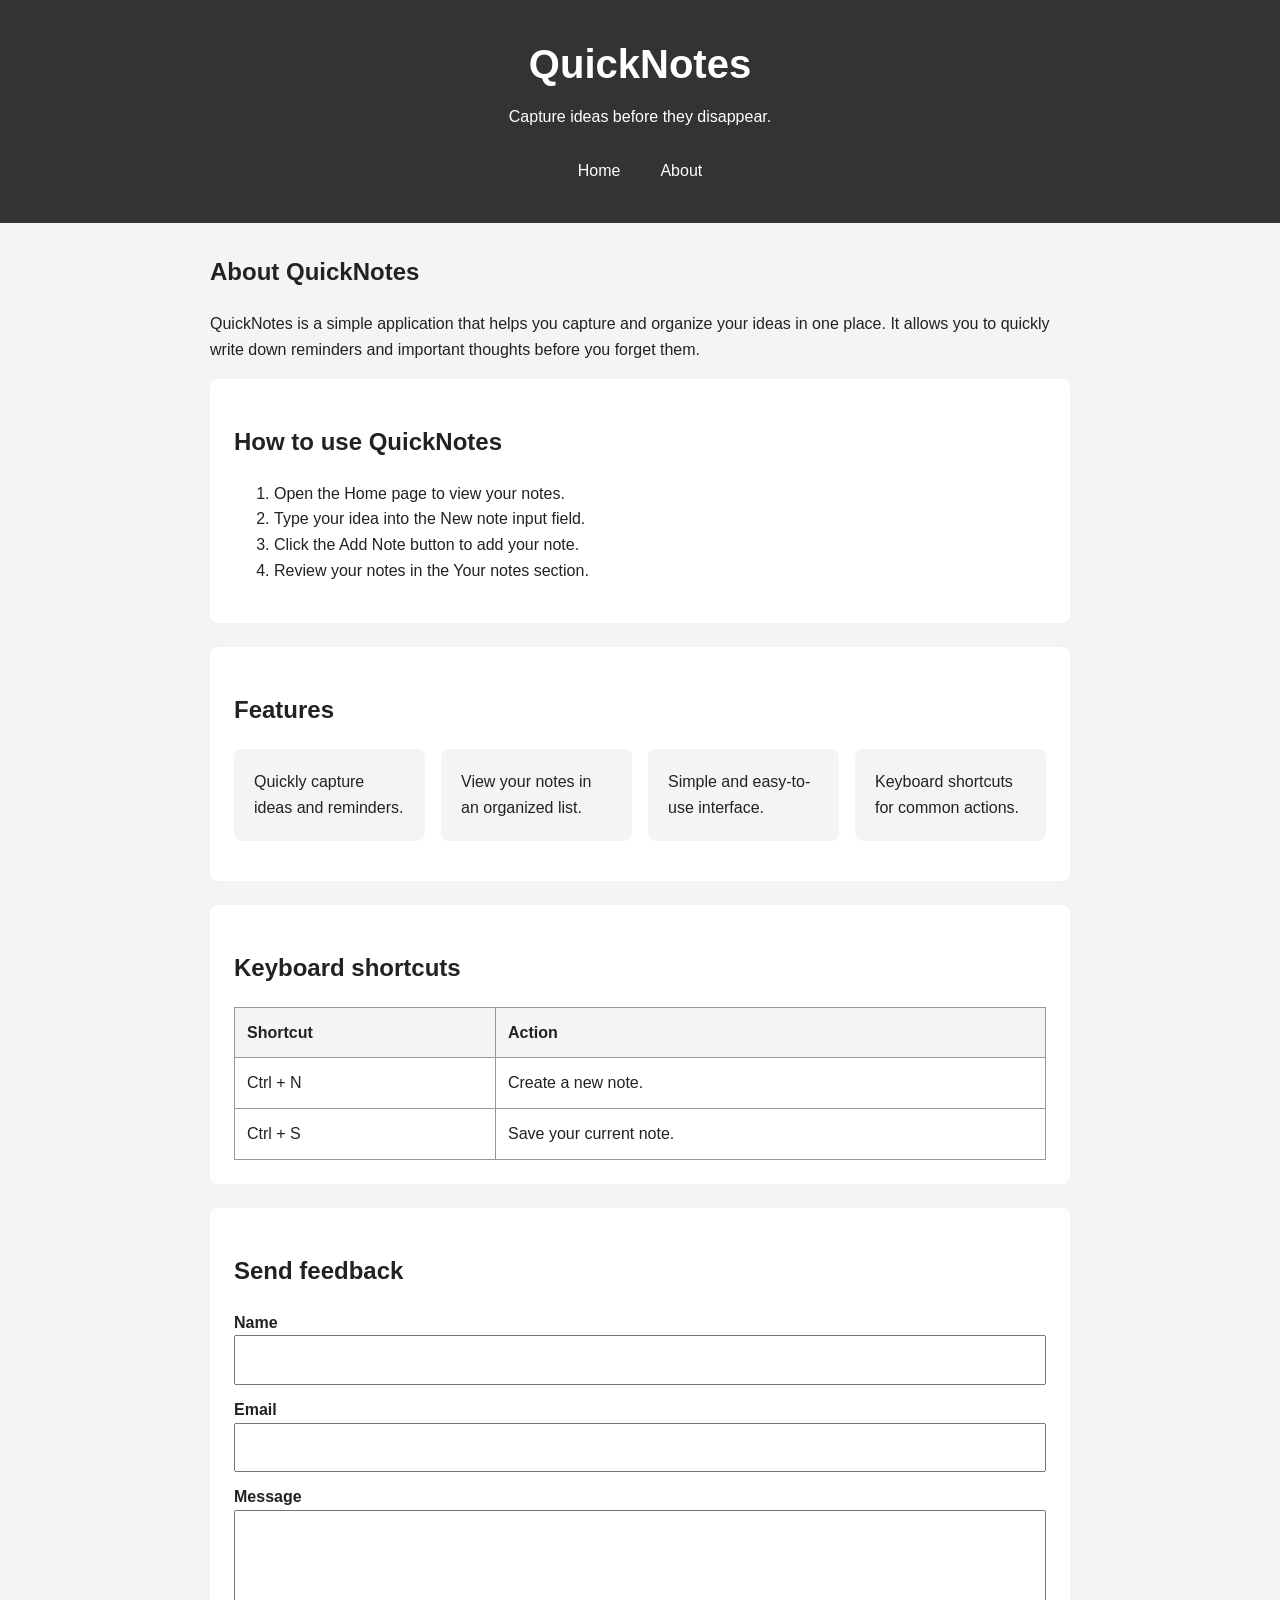
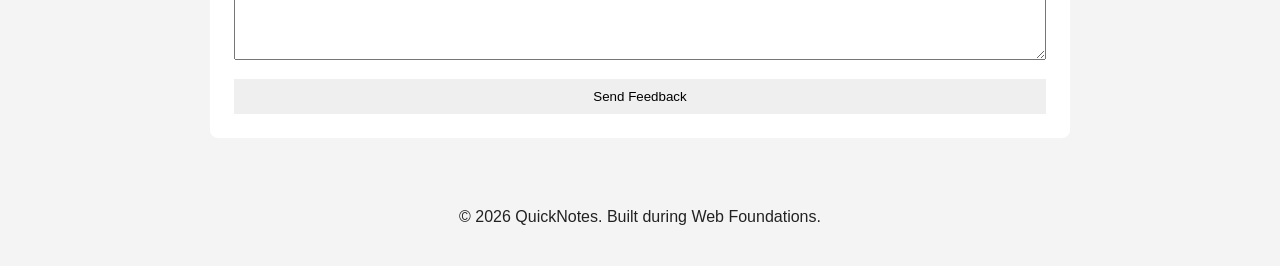
==== day2/about.html @ 1fc1758b "Day 2 assignment" ====
<!DOCTYPE html>
<html lang="en">
  <head>
    <meta charset="UTF-8" />
    <meta name="viewport" content="width=device-width, initial-scale=1.0" />
    <title>About QuickNotes</title>
    <link rel="stylesheet" href="style.css" />
  </head>
  <body>
    <header>
      <h1>QuickNotes</h1>
      <p>Capture ideas before they disappear.</p>

      <nav>
        <a href="index.html">Home</a>
        <a href="about.html">About</a>
      </nav>
    </header>

    <main>
      <h2>About QuickNotes</h2>

      <p>
        QuickNotes is a simple application that helps you capture
        and organize your ideas in one place.
        It allows you to quickly write down reminders and
        important thoughts before you forget them.
      </p>

      <section>
        <h2>How to use QuickNotes</h2>
        <ol>
          <li>Open the Home page to view your notes.</li>
          <li>Type your idea into the New note input field.</li>
          <li>Click the Add Note button to add your note.</li>
          <li>Review your notes in the Your notes section.</li>
        </ol>
      </section>

      <section>
        <h2>Features</h2>
        <ul class="features">
          <li>Quickly capture ideas and reminders.</li>
          <li>View your notes in an organized list.</li>
          <li>Simple and easy-to-use interface.</li>
          <li>Keyboard shortcuts for common actions.</li>
        </ul>
      </section>

      <section>
        <h2>Keyboard shortcuts</h2>

        <table>
          <thead>
            <tr>
              <th>Shortcut</th>
              <th>Action</th>
            </tr>
          </thead>
          <tbody>
            <tr>
              <td>Ctrl + N</td>
              <td>Create a new note.</td>
            </tr>
            <tr>
              <td>Ctrl + S</td>
              <td>Save your current note.</td>
            </tr>
          </tbody>
        </table>
      </section>

      <section>
        <h2>Send feedback</h2>

        <form action="#" method="post">
          <div>
            <label for="name">Name</label>
            <input
              type="text"
              id="name"
              name="name"
              required
            />
          </div>

          <div>
            <label for="email">Email</label>
            <input
              type="email"
              id="email"
              name="email"
              required
            />
          </div>

          <div>
            <label for="message">Message</label>
            <textarea
              id="message"
              name="message"
              rows="5"
              required
            ></textarea>
          </div>

          <button type="submit">Send Feedback</button>
        </form>
      </section>
    </main>

    <footer>
      <p>&copy; 2026 QuickNotes. Built during Web Foundations.</p>
    </footer>
  </body>
</html>
---- day2/style.css ----
/* Box-sizing reset */
* {
    box-sizing: border-box;
  }
  
  /* Base styles */
  body {
    margin: 0;
    font-family: Arial, sans-serif;
    line-height: 1.6;
    background-color: #f4f4f4;
    color: #222;
  }
  
  /* Header */
  header {
    background-color: #333;
    color: white;
    text-align: center;
    padding: 32px 20px;
  }
  
  header h1 {
    margin: 0;
    font-size: 2.5rem;
  }
  
  header p {
    margin: 8px 0 20px;
  }
  
  /* Navigation */
  nav {
    display: flex;
    justify-content: center;
    gap: 16px;
  }
  
  nav a {
    color: white;
    text-decoration: none;
    padding: 8px 12px;
    transition: background-color 0.3s ease;
  }
  
  nav a:hover {
    background-color: #555;
    text-decoration: underline;
  }
  
  /* Main content */
  main {
    max-width: 900px;
    margin: 30px auto;
    padding: 0 20px;
  }
  
  section {
    background-color: white;
    padding: 24px;
    margin-bottom: 24px;
    border-radius: 8px;
  }
  
  /* Features grid */
  .features {
    display: grid;
    grid-template-columns: repeat(auto-fit, minmax(180px, 1fr));
    gap: 16px;
    padding: 0;
    list-style: none;
  }
  
  .features li {
    background-color: #f4f4f4;
    padding: 20px;
    border-radius: 8px;
  }
  
  /* Shortcuts table */
  table {
    width: 100%;
    border-collapse: collapse;
  }
  
  th,
  td {
    border: 1px solid #999;
    padding: 12px;
    text-align: left;
  }
  
  th {
    background-color: #f4f4f4;
  }
  
  /* Feedback form */
  form {
    display: flex;
    flex-direction: column;
    gap: 12px;
  }
  
  form label {
    font-weight: bold;
  }
  
  form input,
  form textarea {
    width: 100%;
    padding: 10px;
    font: inherit;
  }
  
  form textarea {
    resize: vertical;
  }
  
  /* Buttons */
  button {
    padding: 10px 16px;
    border: none;
    cursor: pointer;
    transition: background-color 0.3s ease, transform 0.2s ease;
  }
  
  button:hover {
    background-color: #ddd;
    transform: translateY(-2px);
  }
  
  /* Footer */
  footer {
    text-align: center;
    padding: 20px;
  }
  
  /* Small screens */
  @media (max-width: 600px) {
    header {
      padding: 20px 12px;
    }
  
    header h1 {
      font-size: 2rem;
    }
  
    main {
      padding: 0 12px;
    }
  
    nav {
      gap: 8px;
    }
  }
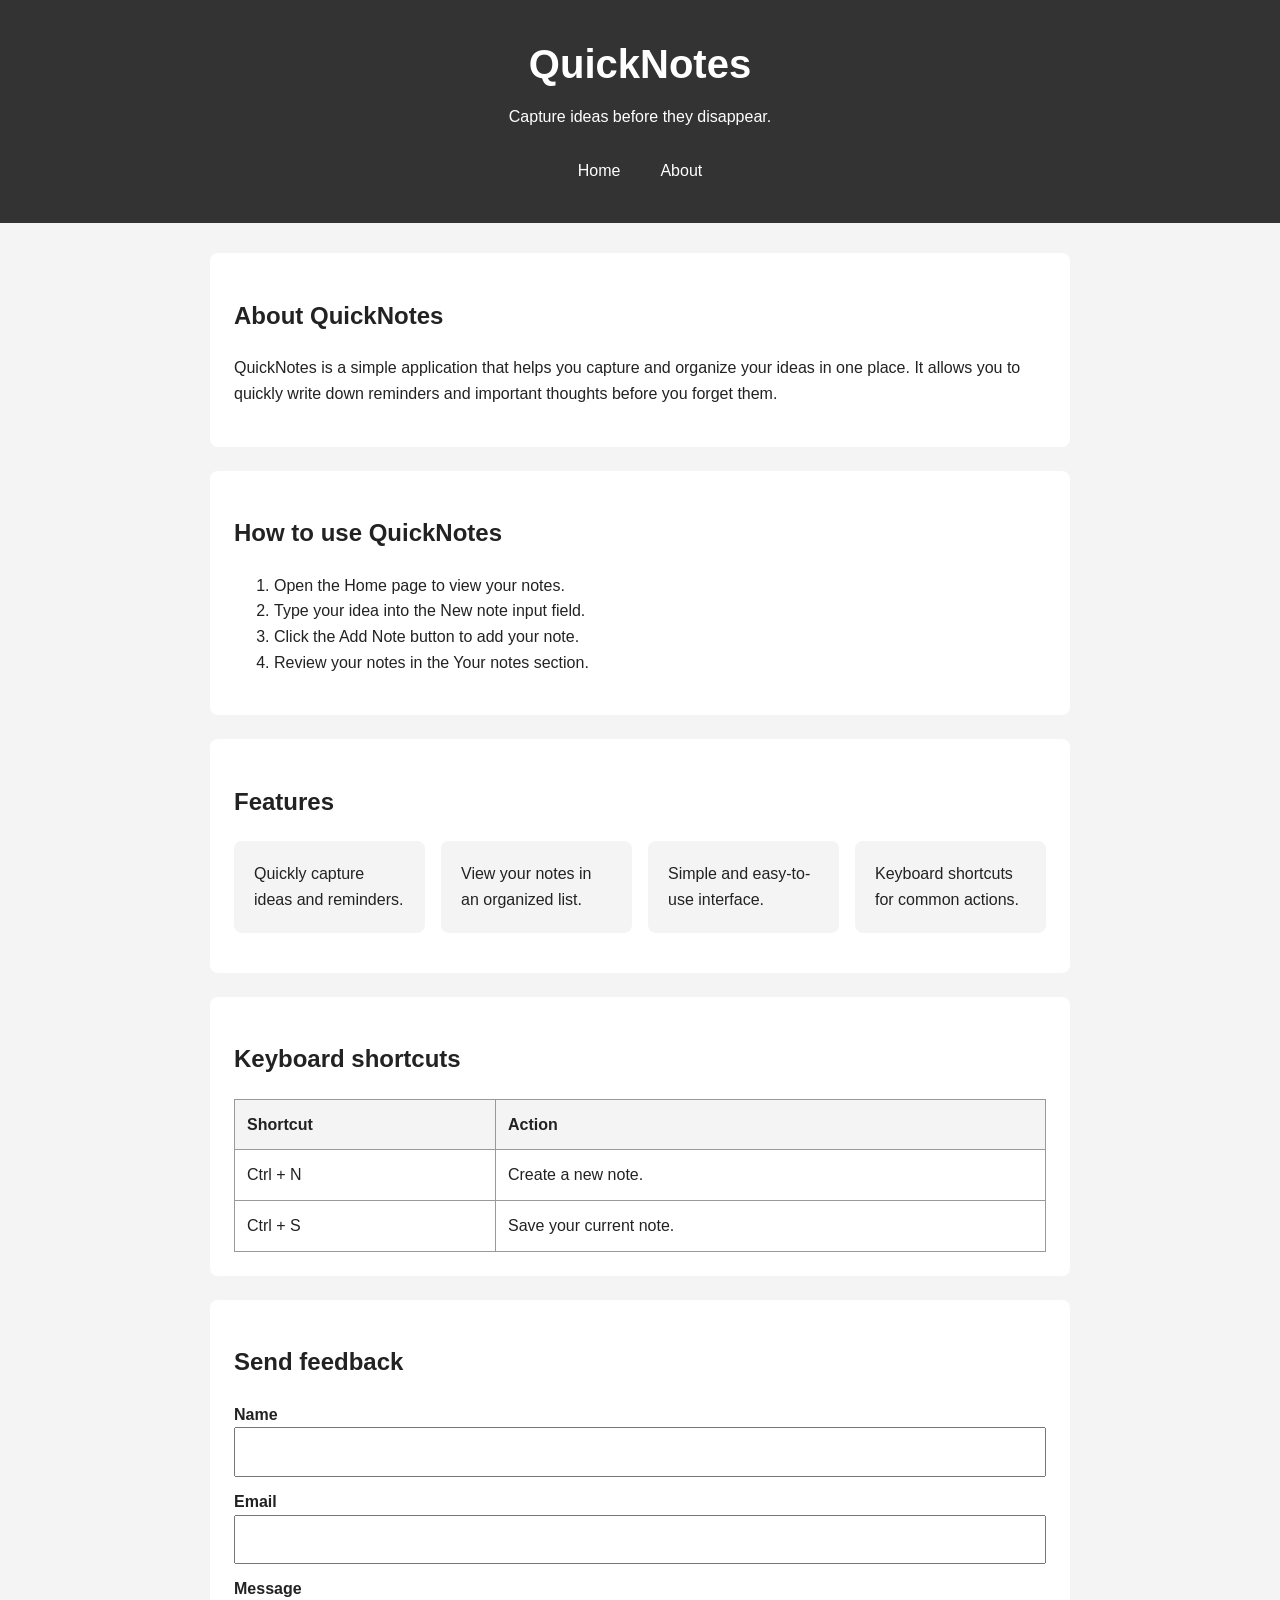
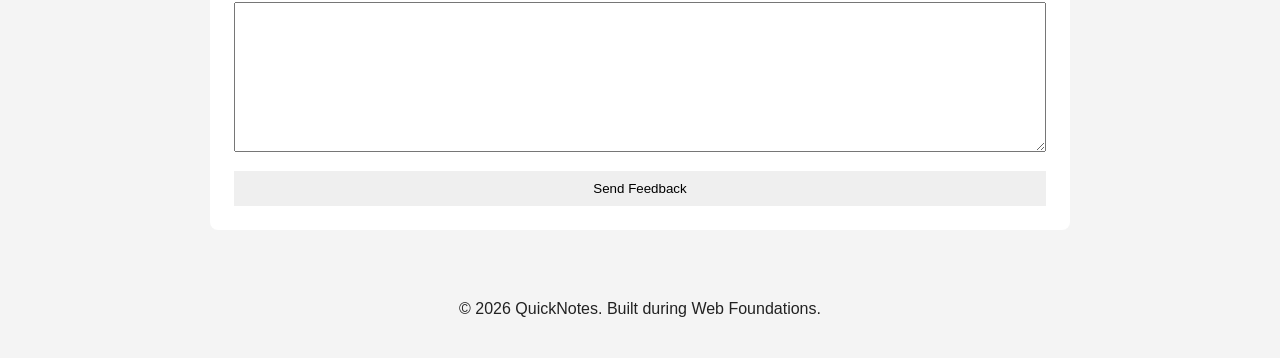
==== commit 31a7ef85: "Improve About page intro styling" ====
--- a/day2/about.html
+++ b/day2/about.html
@@ -19,14 +19,16 @@
     </header>
 
     <main>
-      <h2>About QuickNotes</h2>
+      <section>
+        <h2>About QuickNotes</h2>
 
-      <p>
-        QuickNotes is a simple application that helps you capture
-        and organize your ideas in one place.
-        It allows you to quickly write down reminders and
-        important thoughts before you forget them.
-      </p>
+        <p>
+          QuickNotes is a simple application that helps you capture
+          and organize your ideas in one place.
+          It allows you to quickly write down reminders and
+          important thoughts before you forget them.
+        </p>
+      </section>
 
       <section>
         <h2>How to use QuickNotes</h2>
